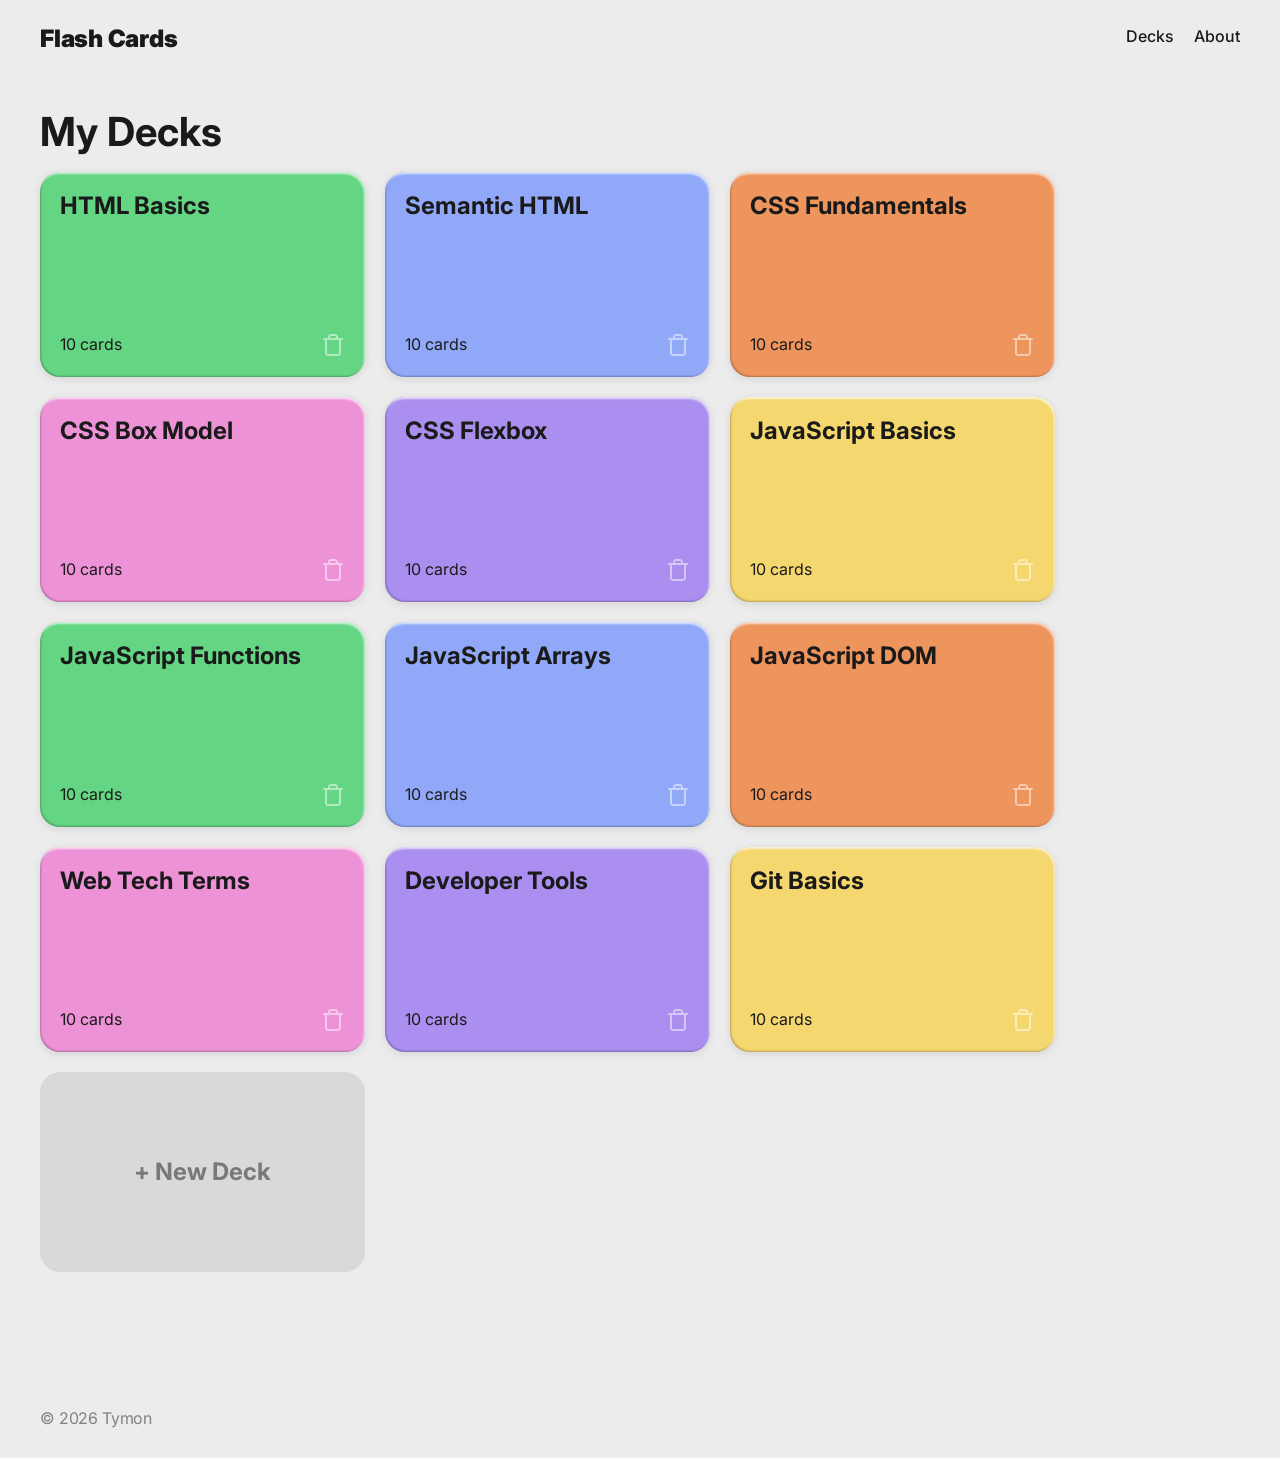
==== index.html @ 625b71ec "feat: add new deck view with routing, color picker, and form - Add new-deck-view section, hidden by " ====
<!doctype html>
<html lang="en">
  <head>
    <meta charset="UTF-8" />
    <meta name="viewport" content="width=device-width, initial-scale=1.0" />
    <title>Flashcards</title>
    <meta name="author" content="Tymon" />
    <meta name="description" content="A flashcard study tool" />
    <meta
      name="keywords"
      content="study aids, flashcards, learning materials"
    />
    <link rel="preconnect" href="https://fonts.googleapis.com" />
    <link rel="preconnect" href="https://fonts.gstatic.com" crossorigin />
    <link
      href="https://fonts.googleapis.com/css2?family=Inter:ital,opsz,wght@0,14..32,100..900;1,14..32,100..900&display=swap"
      rel="stylesheet"
    />
    <link rel="icon" type="image/x-icon" href="./favicon.ico" />
    <link rel="stylesheet" href="./assets/css/index.css" />
  </head>
  <body class="page">
    <header class="header">
      <h1 class="header__title">
        <a class="header__link" href="#home">Flash Cards</a>
      </h1>
      <nav class="header__nav">
        <ul class="nav__links">
          <li class="nav__item">
            <a class="nav__link" href="#home">Decks</a>
          </li>
          <li class="nav__item">
            <a class="nav__link" href="#about">About</a>
          </li>
        </ul>
      </nav>
    </header>

    <main class="page__main-content">
      <section class="gallery" id="home">
        <h2 class="gallery__title">My Decks</h2>
        <ul class="gallery__list"></ul>
        <button class="gallery__new-card-btn">+ New Deck</button>
        <template id="deck-template">
          <li class="card">
            <a class="card__link" href="#"></a>
            <h3 class="card__title"></h3>
            <div class="card__row">
              <p class="card__count"></p>
              <button
                class="card__delete-btn"
                type="button"
                aria-label="delete this deck"
              ></button>
            </div>
          </li>
        </template>
        <template id="card-template">
          <li class="card">
            <h3 class="card__title"></h3>
            <div class="card__row">
              <button
                type="button"
                aria-label="Flip card"
                class="card__flip-btn"
              ></button>
              <button
                type="button"
                aria-label="Delete card"
                class="card__delete-btn"
              ></button>
            </div>
          </li>
        </template>
      </section>

      <section class="gallery gallery_hidden" id="deck-view">
        <div class="gallery__bar">
          <h2 class="gallery__title"></h2>
          <button type="button" class="gallery__practice-btn">Practice</button>
        </div>
        <ul class="gallery__list"></ul>
        <button
          type="button"
          class="gallery__new-card-btn gallery__new-card-btn_location_deck-view"
        >
          + New Card
        </button>
      </section>

      <section class="new-deck-view new-deck-view_hidden" id="new-deck-view">
        <h2 class="new-deck-view__title">New Deck</h2>
        <form class="new-deck-view__form" id="new-deck-form">
          <fieldset class="new-deck-view__color-picker">
            <legend class="new-deck-view__legend">Pick the deck color</legend>
            <label class="new-deck-view__color-label" for="green">
              <input
                class="new-deck-view__color-input new-deck-view__color-input_color_green"
                aria-label="Green"
                name="color"
                id="green"
                value="#64D583"
                type="radio"
                checked
              />
            </label>
            <label class="new-deck-view__color-label" for="blue">
              <input
                class="new-deck-view__color-input new-deck-view__color-input_color_blue"
                aria-label="Blue"
                name="color"
                id="blue"
                value="#91A8F9"
                type="radio"
              />
            </label>
            <label class="new-deck-view__color-label" for="purple">
              <input
                class="new-deck-view__color-input new-deck-view__color-input_color_purple"
                aria-label="Purple"
                name="color"
                id="purple"
                value="#AA8EF0"
                type="radio"
              />
            </label>
            <label class="new-deck-view__color-label" for="pink">
              <input
                class="new-deck-view__color-input new-deck-view__color-input_color_pink"
                aria-label="Pink"
                name="color"
                id="pink"
                value="#EE92D7"
                type="radio"
              />
            </label>
            <label class="new-deck-view__color-label" for="orange">
              <input
                class="new-deck-view__color-input new-deck-view__color-input_color_orange"
                aria-label="Orange"
                name="color"
                id="orange"
                value="#EE955E"
                type="radio"
              />
            </label>
            <label class="new-deck-view__color-label" for="yellow">
              <input
                class="new-deck-view__color-input new-deck-view__color-input_color_yellow"
                aria-label="Yellow"
                name="color"
                id="yellow"
                value="#F5D770"
                type="radio"
              />
            </label>
          </fieldset>
          <label class="new-deck-view__json-input">
            <textarea class="new-deck-view__textarea"></textarea>
          </label>
          <button type="submit" class="new-deck-view__submit-btn" disabled>Create Deck</button>

        </form>
      </section>

      <section class="carousel carousel_hidden" id="carousel">
        <h2 class="carousel__title">&middot; 1/10</h2>
        <div class="carousel__grid">
          <button
            class="carousel__btn carousel__btn_type_left carousel__btn_disabled"
            type="button"
            aria-label="Previous card"
          ></button>
          <div class="carousel__card">
            <p class="carousel__card-text">What is HTML?</p>
          </div>
          <button
            class="carousel__btn carousel__btn_type_right"
            type="button"
            aria-label="Next card"
          ></button>
        </div>
        <button
          class="carousel__btn carousel__btn_type_flip"
          type="button"
          aria-label="Flip card"
        ></button>
      </section>

      <section class="about about_hidden" id="about"></section>

      <section class="not-found not-found_hidden" id="not-found">
        <h2>Page Not Found</h2>
      </section>
    </main>
    <footer class="footer">
      <p class="footer__text">© 2026 Tymon</p>
    </footer>
    <script src="./assets/js/index.js" type="module"></script>
  </body>
</html>
---- assets/css/index.css ----
@import url("./normalize.css");
@import url("./carousel.css");
@import url("./gallery.css");
@import url("./nav.css");
@import url("./footer.css");
@import url("./modal.css");
@import url("./about.css");
@import url("./not-found.css");
@import url("./card.css");
@import url("./header.css");
@import url("./page.css");
@import url("./mobile-bar.css");
@import url("./new-deck-view.css");
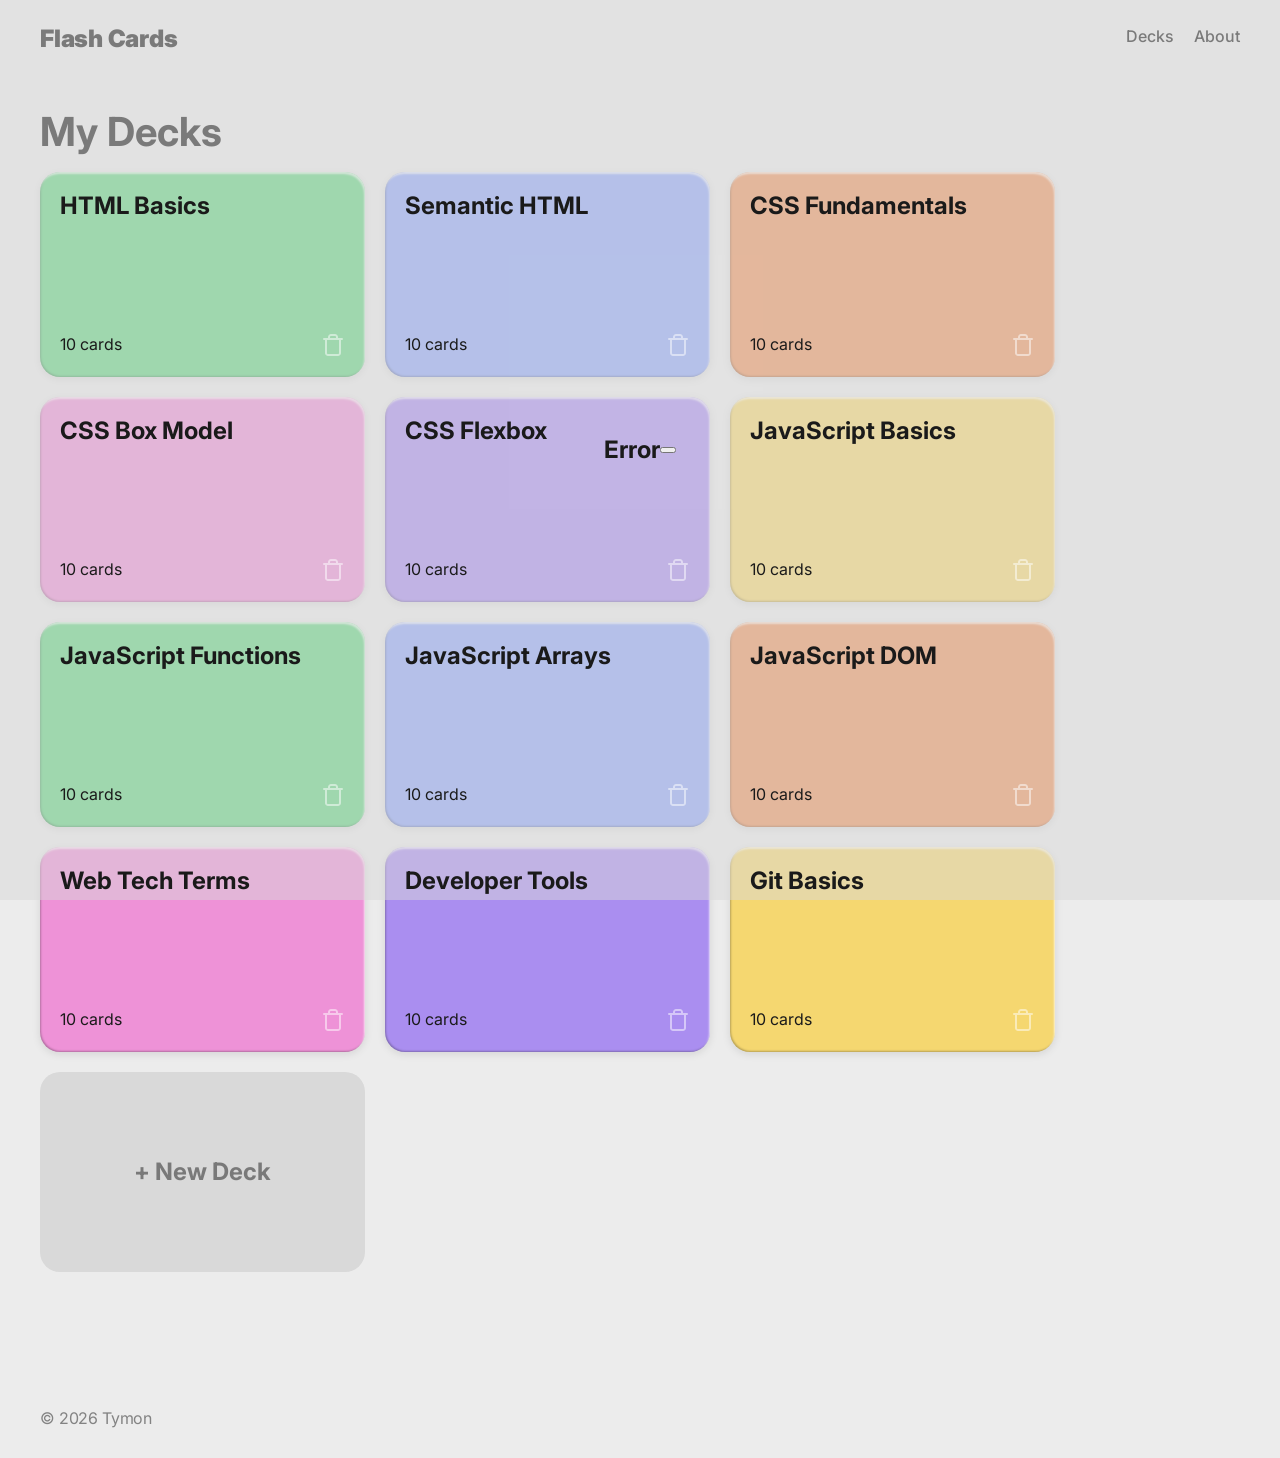
==== commit f1167480: "Feat added the Error Modal HTML and CSS" ====
--- a/index.html
+++ b/index.html
@@ -158,8 +158,9 @@
           <label class="new-deck-view__json-input">
             <textarea class="new-deck-view__textarea"></textarea>
           </label>
-          <button type="submit" class="new-deck-view__submit-btn" disabled>Create Deck</button>
-
+          <button type="submit" class="new-deck-view__submit-btn">
+            Create Deck
+          </button>
         </form>
       </section>
 
@@ -196,6 +197,13 @@
     <footer class="footer">
       <p class="footer__text">© 2026 Tymon</p>
     </footer>
+
+    <div class="modal modal_visible" id="deck-error-modal">
+      <h2 class="modal__title">Error</h2>
+      <p class="modal__message"></p>
+      <button class="modal__close" type="button"></button>
+    </div>
+
     <script src="./assets/js/index.js" type="module"></script>
   </body>
 </html>
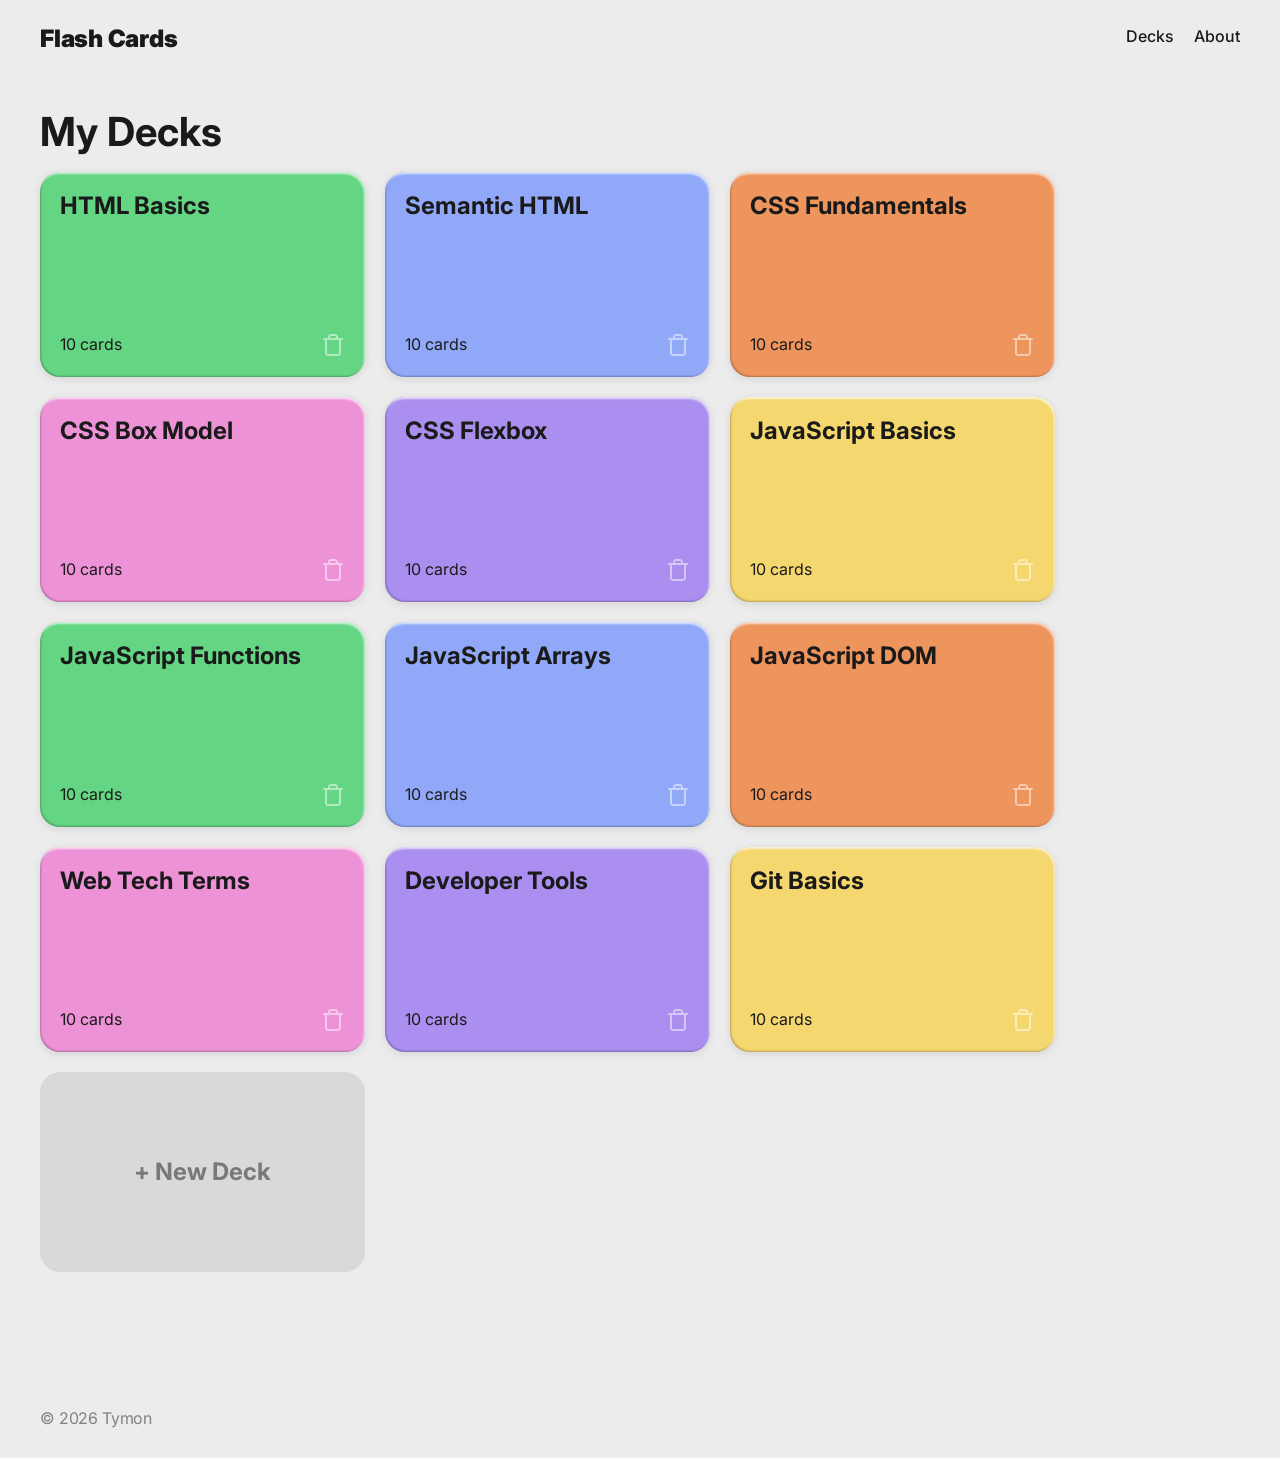
==== commit 6eac7fbb: "Feat: added Element selection and event listener" ====
--- a/index.html
+++ b/index.html
@@ -198,7 +198,7 @@
       <p class="footer__text">© 2026 Tymon</p>
     </footer>
 
-    <div class="modal modal_visible" id="deck-error-modal">
+    <div class="modal" id="deck-error-modal">
       <h2 class="modal__title">Error</h2>
       <p class="modal__message"></p>
       <button class="modal__close" type="button"></button>
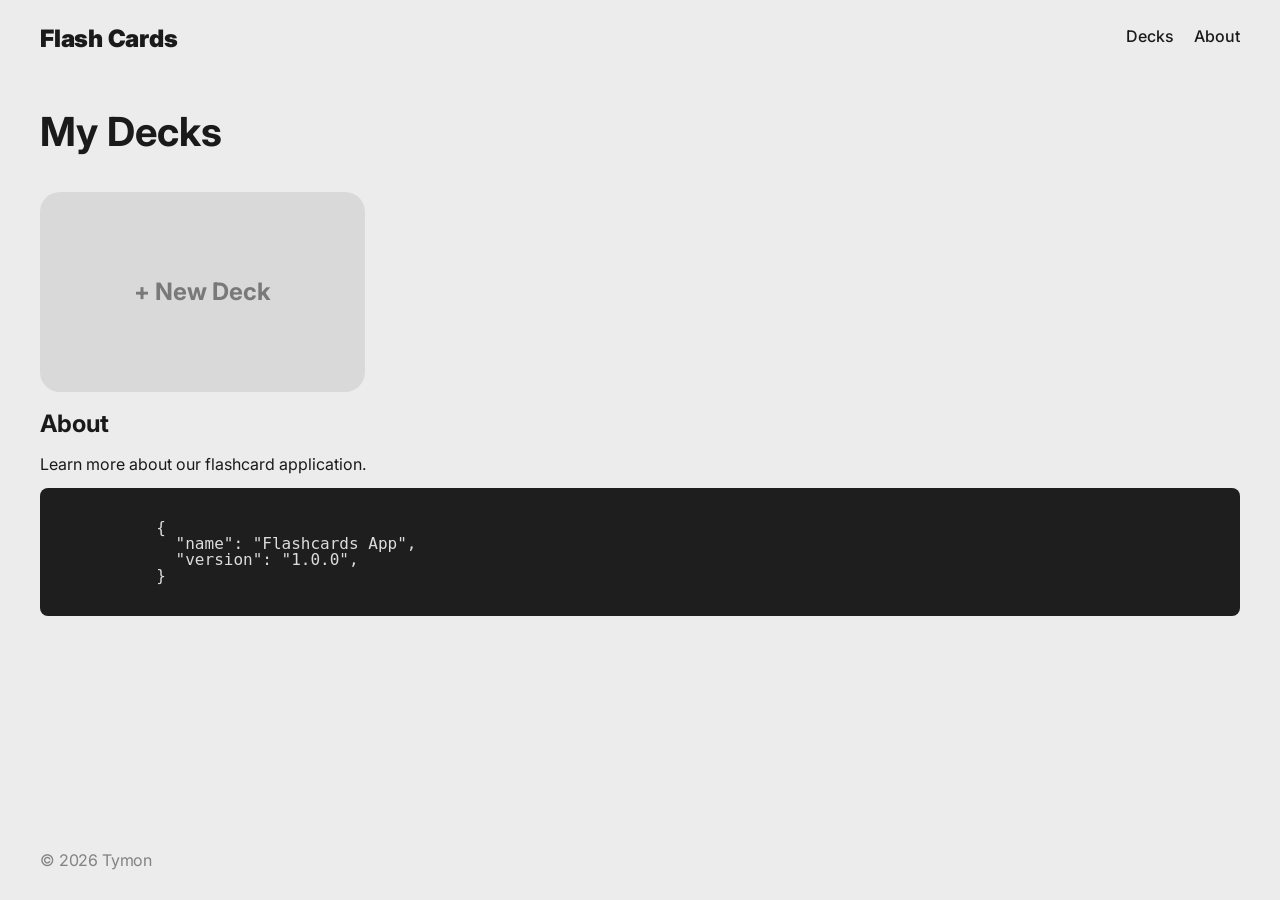
==== commit 14559255: "Task 10: add About view with routing and code block styling" ====
--- a/index.html
+++ b/index.html
@@ -188,7 +188,16 @@
         ></button>
       </section>
 
-      <section class="about about_hidden" id="about"></section>
+      <section class="about about_hidden" id="about">
+        <h2 class="about__title">About</h2>
+        <p class="about__text">Learn more about our flashcard application.</p>
+        <pre class="about__pre"><code>
+          {
+            "name": "Flashcards App",
+            "version": "1.0.0",
+          }
+        </code></pre>
+      </section>
 
       <section class="not-found not-found_hidden" id="not-found">
         <h2>Page Not Found</h2>
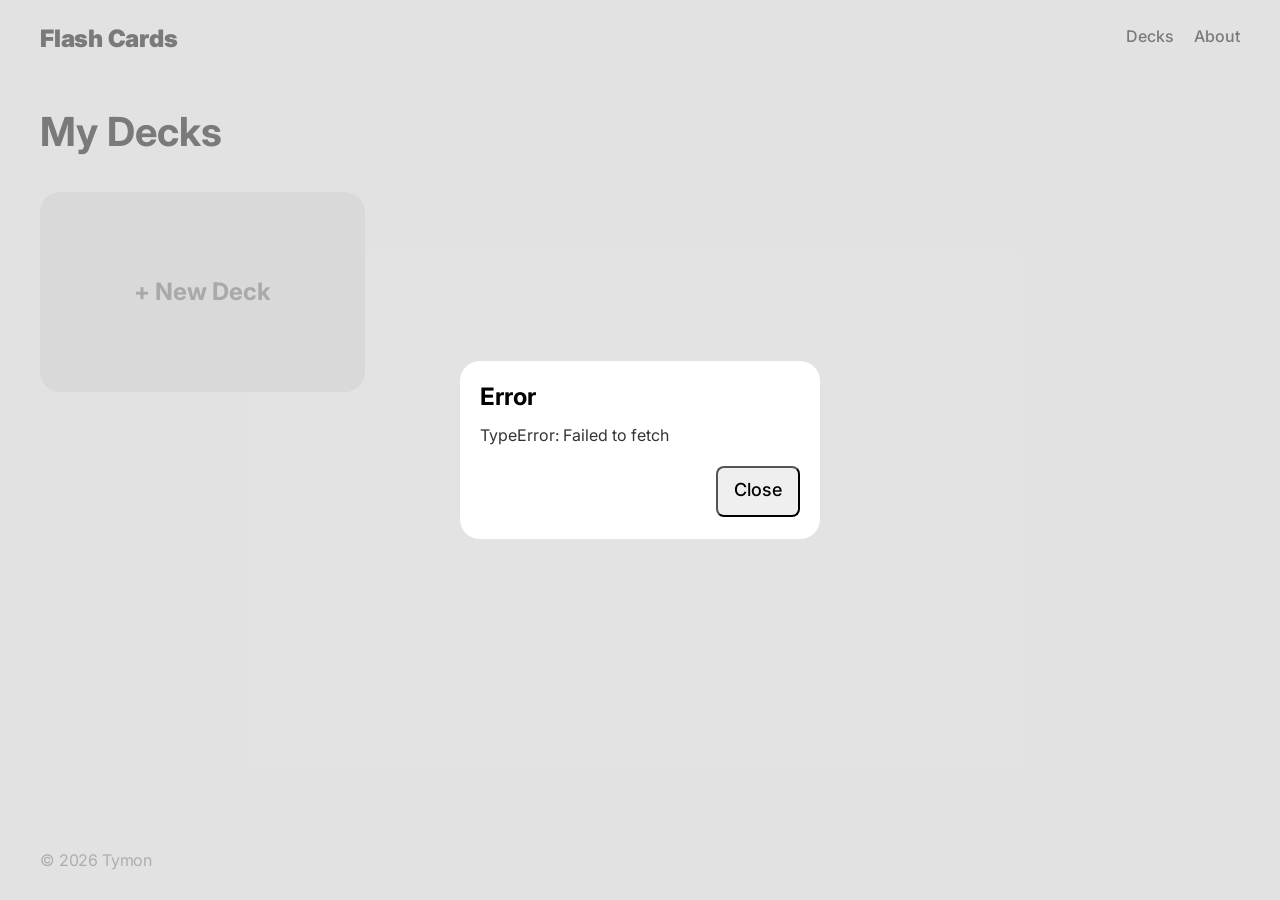
==== commit f4f69fcd: "fix: hide About page on other routes, fix disabled Create Deck button, wrap error modal content in m" ====
--- a/index.html
+++ b/index.html
@@ -66,10 +66,43 @@
               ></button>
               <button
                 type="button"
+                aria-label="Edit card"
+                class="card__edit-btn"
+              ></button>
+              <button
+                type="button"
                 aria-label="Delete card"
                 class="card__delete-btn"
               ></button>
             </div>
+          </li>
+        </template>
+        <template id="card-form-template">
+          <li class="card card__form">
+            <form class="card__inner-form">
+              <input
+                type="text"
+                class="card__input card__question-input"
+                placeholder="Type the question or term"
+              />
+              <input
+                type="text"
+                class="card__input card__answer-input card__answer-input_hidden"
+                placeholder="Type the answer"
+              />
+              <div class="card__row">
+                <button
+                  type="button"
+                  class="card__flip-btn"
+                  aria-label="Flip card"
+                ></button>
+                <button
+                  type="submit"
+                  class="card__confirm-btn"
+                  aria-label="Confirm"
+                ></button>
+              </div>
+            </form>
           </li>
         </template>
       </section>
@@ -208,9 +241,13 @@
     </footer>
 
     <div class="modal" id="deck-error-modal">
-      <h2 class="modal__title">Error</h2>
-      <p class="modal__message"></p>
-      <button class="modal__close" type="button"></button>
+      <div class="modal__container">
+        <h2 class="modal__title">Error</h2>
+        <p class="modal__message"></p>
+        <div class="modal__buttons">
+          <button class="modal__close" type="button">Close</button>
+        </div>
+      </div>
     </div>
 
     <script src="./assets/js/index.js" type="module"></script>
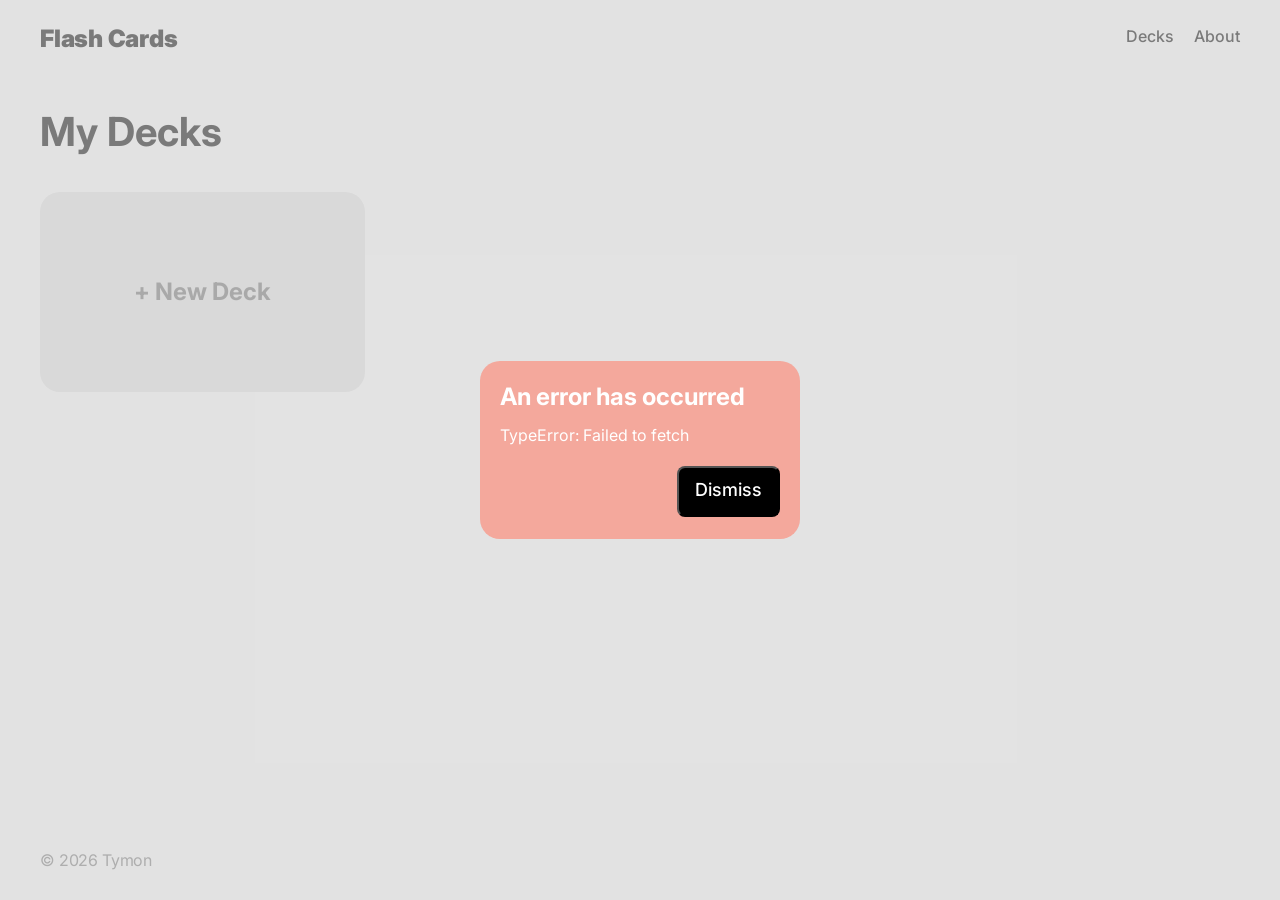
==== commit 590c0ab1: "fix: New Deck form design, About page copy, error modal styling, remove unused code, add error handl" ====
--- a/index.html
+++ b/index.html
@@ -189,10 +189,25 @@
             </label>
           </fieldset>
           <label class="new-deck-view__json-input">
-            <textarea class="new-deck-view__textarea"></textarea>
+            <span class="new-deck-view__json-label"
+              >Write the JSON array of cards so that it matches this
+              schema</span
+            >
+            <textarea class="new-deck-view__textarea">
+{
+  "name": "Deck Name",
+  "cards": [
+    {
+      "question": "Question",
+      "answer": "Answer"
+    },
+    ...
+  ]
+}</textarea
+            >
           </label>
           <button type="submit" class="new-deck-view__submit-btn">
-            Create Deck
+            Create the Deck
           </button>
         </form>
       </section>
@@ -222,16 +237,29 @@
       </section>
 
       <section class="about about_hidden" id="about">
-        <h2 class="about__title">About</h2>
-        <p class="about__text">Learn more about our flashcard application.</p>
+        <h2 class="about__title">About the Flash Cards App</h2>
+        <p class="about__text">
+          In this Flash Cards App, you can create your decks of cards to
+          memorize study materials and practice them. It's a student project for
+          the TripleTen AI-Assisted Software Engineering course.
+        </p>
+        <p class="about__text">
+          When creating a deck of cards, you have to paste/type JSON following
+          this schema:
+        </p>
         <pre class="about__pre"><code>
           {
-            "name": "Flashcards App",
-            "version": "1.0.0",
+            "name": "Name",
+            "cards": [
+              {
+                "question": "Question?",
+                "answer": "Answer"
+              },
+              ...
+            ]
           }
         </code></pre>
       </section>
-
       <section class="not-found not-found_hidden" id="not-found">
         <h2>Page Not Found</h2>
       </section>
@@ -239,13 +267,12 @@
     <footer class="footer">
       <p class="footer__text">© 2026 Tymon</p>
     </footer>
-
-    <div class="modal" id="deck-error-modal">
+    <div class="modal modal_type_error" id="deck-error-modal">
       <div class="modal__container">
-        <h2 class="modal__title">Error</h2>
+        <h2 class="modal__title">An error has occurred</h2>
         <p class="modal__message"></p>
         <div class="modal__buttons">
-          <button class="modal__close" type="button">Close</button>
+          <button class="modal__close" type="button">Dismiss</button>
         </div>
       </div>
     </div>
